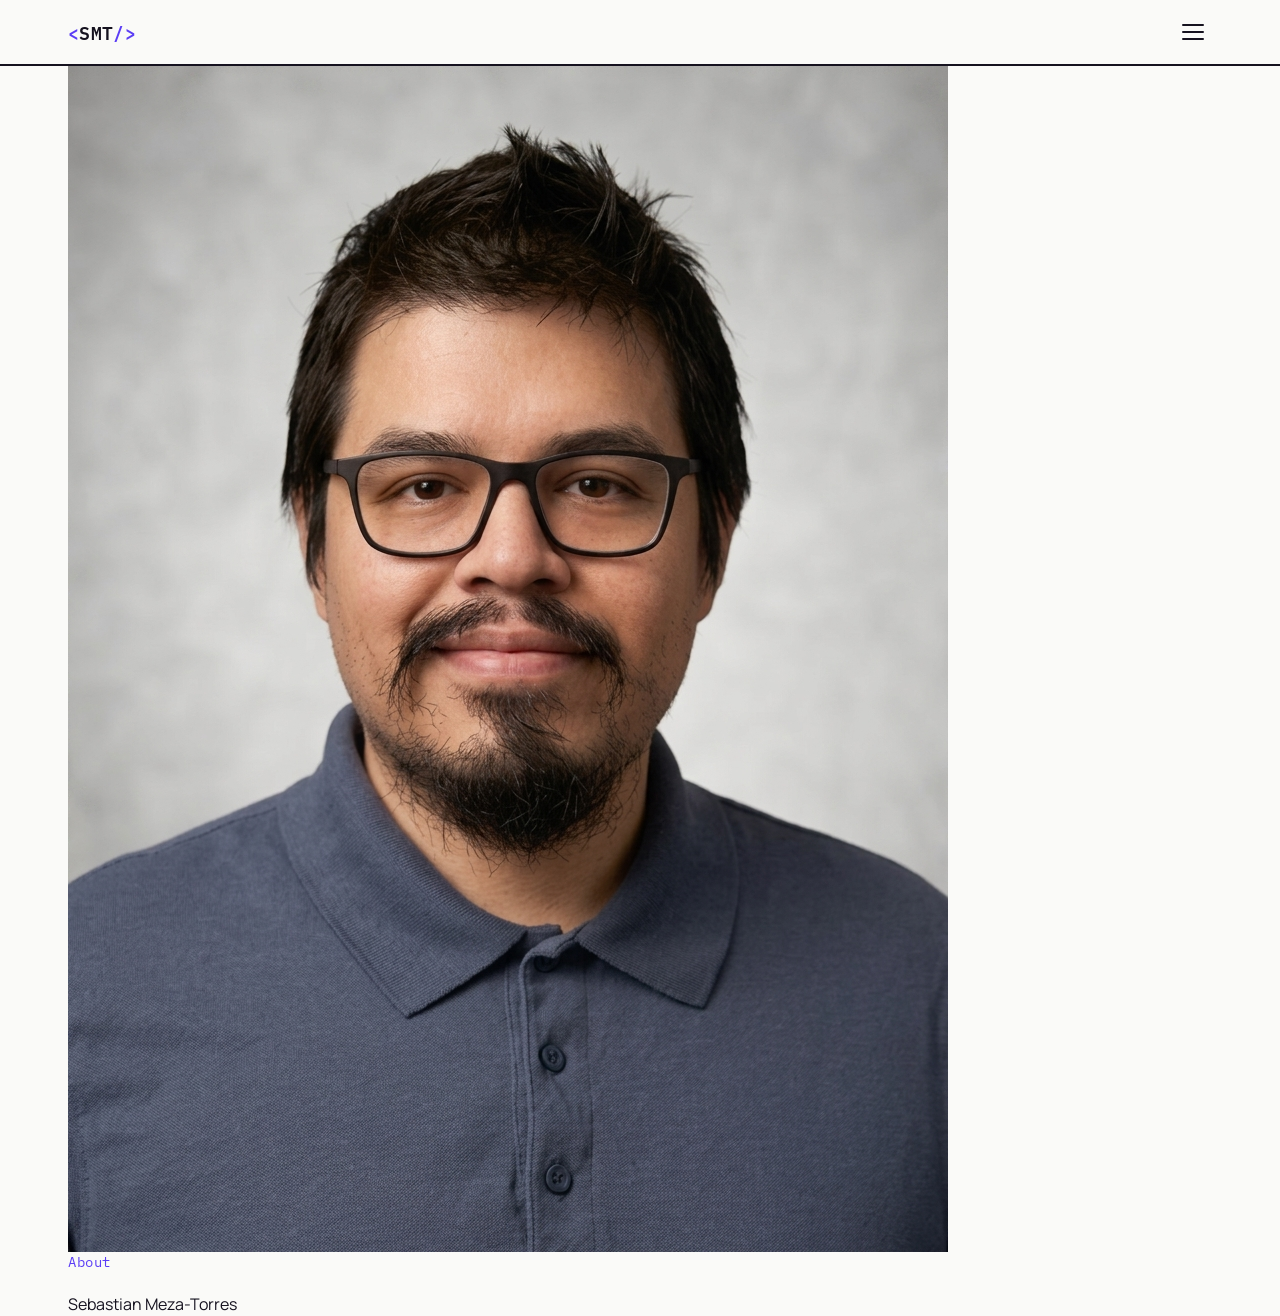
==== about.html @ 3149af11 "Created About HTML File Fixed the correct location of the about page." ====
<!doctype html>
<html lang="en">
  <head>
    <meta charset="UTF-8" />
    <meta name="author" content="Sebastian Meza-Torres" />
    <meta
      name="keywords"
      content="about, Sebastian, tech stack, experience, web development."
    />
    <meta
      name="description"
      content="This page serves as the about me page for my portfolio website."
    />
    <meta name="viewport" content="width=device-width, initial-scale=1.0" />
    <title>About - Sebastian Meza-Torres</title>
    <link rel="preconnect" href="https://fonts.googleapis.com" />
    <link rel="preconnect" href="https://fonts.gstatic.com" crossorigin />
    <link
      rel="stylesheet"
      href="https://fonts.googleapis.com/css2?family=IBM+Plex+Mono:wght@400;500;600&family=Manrope:wght@400;500;600;700;800&display=swap"
    />
    <link rel="stylesheet" href="css/styles.css" />
    <noscript><style>body {opacity: 1 !important;}</style></noscript>
  </head>
  <body>
    <a class="skip-link" href="#main">Skip to Content</a>
    <div class="scroll-progress" id="scrollProgress"></div>
    <header class="site-header">
      <div class="wrap header-inner">
        <a
          class="logo"
          href="index.html"
          aria-label="Sebastian Meza-Torres, home"
        >
          <span class="logo-bracket">&lt;</span>SMT<span class="logo-bracket"
            >/&gt;</span
          >
        </a>

        <button
          class="nav-toggle"
          id="navToggle"
          aria-expanded="false"
          aria-controls="primaryNav"
        >
          <span class="visually-hidden">Menu</span>
          <span class="nav-toggle-bar"></span>
          <span class="nav-toggle-bar"></span>
          <span class="nav-toggle-bar"></span>
        </button>

        <nav class="primary-nav" id="primaryNav" aria-label="Primary">
          <ol>
            <li>
              <a href="about.html" aria-current="page"
                ><span class="nav-index">01</span>About</a
              >
            </li>
            <li>
              <a href="index.html#work"
                ><span class="nav-index">02</span>Work</a
              >
            </li>
            <li>
              <a href="contact.html"
                ><span class="nav-index">03</span>Contact</a
              >
            </li>
          </ol>
          <a class="resume-link" href="Sebastian_Torres_Resume.pdf">Resume</a>
        </nav>
      </div>
    </header>

    <main id="main">
        <section class="about-hero">
            <div class="wrap about-hero-inner">
                <div class="about-photo reveal">
                    <img src="Images/Sebastian-Headshot.jpg" alt="Portrait of Sebastian Meza-Torres" width="880" height="1186">
                </div>
                <div class="about-copy reveal">
                    <p class="eyebrow">About</p>
                    <h1 class="about-title scramble">Sebastian Meza-Torres</h1>
                    <p class="about-role"
                </div>
            </div>
        </section>
    </main>
  </body>
</html>
---- css/styles.css ----
/* http://meyerweb.com/eric/tools/css/reset/ 
   v2.0 | 20110126
   License: none (public domain)
*/

html,
body,
div,
span,
applet,
object,
iframe,
h1,
h2,
h3,
h4,
h5,
h6,
p,
blockquote,
pre,
a,
abbr,
acronym,
address,
big,
cite,
code,
del,
dfn,
em,
img,
ins,
kbd,
q,
s,
samp,
small,
strike,
strong,
sub,
sup,
tt,
var,
b,
u,
i,
center,
dl,
dt,
dd,
ol,
ul,
li,
fieldset,
form,
label,
legend,
table,
caption,
tbody,
tfoot,
thead,
tr,
th,
td,
article,
aside,
canvas,
details,
embed,
figure,
figcaption,
footer,
header,
hgroup,
menu,
nav,
output,
ruby,
section,
summary,
time,
mark,
audio,
video {
  margin: 0;
  padding: 0;
  border: 0;
  font-size: 100%;
  font: inherit;
  vertical-align: baseline;
}
/* HTML5 display-role reset for older browsers */
article,
aside,
details,
figcaption,
figure,
footer,
header,
hgroup,
menu,
nav,
section {
  display: block;
}
body {
  line-height: 1;
}
ol,
ul {
  list-style: none;
}
blockquote,
q {
  quotes: none;
}
blockquote:before,
blockquote:after,
q:before,
q:after {
  content: "";
  content: none;
}
table {
  border-collapse: collapse;
  border-spacing: 0;
}

*,
*::before,
*::after {
  box-sizing: border-box;
}

html {
  -webkit-text-size-adjust: 100%;
}

body {
  -webkit-font-smoothing: antialiased;
}

img,
picture,
svg,
video {
  display: block;
  max-width: 100%;
}

input,
button,
textarea,
select {
  font: inherit;
  color: inherit;
}

a {
  color: inherit;
  text-decoration: none;
}

h1,
h2,
h3,
h4,
h5,
h6 {
  font-weight: inherit;
}

button {
  background: none;
  border: none;
  cursor: pointer;
}

@media (prefers-reduced-motion: reduce) {
  *,
  *::before,
  *::after {
    animation-duration: 0.01ms !important;
    animation-iteration-count: 1 !important;
    transition-duration: 0.01ms !important;
    scroll-behavior: auto !important;
  }
}

/* Root */
:root {
  --bone: #fafaf8;
  --bone-raised: #f1efea;
  --ink: #15121f;
  --ink-soft: #5e596b;
  --line: #e1dee3;
  --accent: #5b3df5;
  --accent-rgb: 91, 61, 245;
  --accent-dark: #4527d6;
  --brick: #ff4f6d;
  --font-display: "IBM Plex Mono", ui-monospace, monospace;
  --font-body: "Manrope", system-ui, sans-serif;
  --wrap: 74rem;
  --gutter: 1.25rem;
}

/* Mobile-First Styles */

html {
  scroll-behavior: smooth;
}

body {
  background: var(--bone);
  color: var(--ink);
  font-family: var(--font-body);
  font-size: 1rem;
  line-height: 1.5;
}

.wrap {
  width: 100%;
  max-width: var(--wrap);
  margin-inline: auto;
  padding-inline: var(--gutter);
}

.visually-hidden {
  position: absolute;
  width: 1px;
  height: 1px;
  overflow: hidden;
  clip: rect(0, 0, 0, 0);
  white-space: nowrap;
}

.skip-link {
  position: absolute;
  left: 1rem;
  top: -3rem;
  background: var(--accent);
  color: var(--bone);
  padding: 0.6rem 1rem;
  border-radius: 0.2rem;
  font-family: var(--font-display);
  font-size: 0.85rem;
  transition: top 0.15s ease;
  z-index: 100;
}

.skip-link:focus {
  top: 1rem;
}

a:focus-visible,
button:focus-visible {
  outline: 2px solid var(--accent);
  outline-offset: 3px;
}

/* Header and Nav */
.site-header {
  position: sticky;
  top: 0;
  z-index: 50;
  background: var(--bone);
  border-bottom: 2px solid var(--ink);
}

.header-inner {
  display: flex;
  align-items: center;
  justify-content: space-between;
  padding-block: 1rem;
}

.logo {
  font-family: var(--font-display);
  font-weight: 600;
  font-size: 1.1rem;
  letter-spacing: 0.02em;
}

.logo-bracket {
  color: var(--accent);
}

.nav-toggle {
  display: flex;
  flex-direction: column;
  gap: 5px;
  padding: 0.5rem;
}

.nav-toggle-bar {
  width: 22px;
  height: 2px;
  background: var(--ink);
  border-radius: 1px;
  transition:
    transform 0.2s ease,
    opacity 0.2s ease;
}

.nav-toggle[aria-expanded="true"] .nav-toggle-bar:nth-child(2) {
  transform: translateY(7px) rotate(45deg);
}

.nav-toggle[aria-expanded="true"] .nav-toggle-bar:nth-child(3) {
  opacity: 0;
}

.nav-toggle[aria-expanded="true"] .nav-toggle-bar:nth-child(4) {
  transform: translateY(-7px) rotate(-45deg);
}

.primary-nav {
  position: fixed;
  inset: 4.2rem 0 0 0;
  background: var(--bone);
  padding: 2rem var(--gutter);
  transform: translateY(-8px);
  opacity: 0;
  pointer-events: none;
  transition:
    opacity 0.2s ease,
    transform 0.2s ease;
}

.primary-nav.is-open {
  opacity: 1;
  transform: translateY(0);
  pointer-events: auto;
}

.primary-nav ol {
  display: flex;
  flex-direction: column;
  gap: 1.5rem;
  font-family: var(--font-display);
  font-size: 1.25rem;
}

.primary-nav ol a {
  position: relative;
}

.primary-nav ol a::after {
  content: "";
  position: absolute;
  left: 0;
  right: 0;
  bottom: -4px;
  height: 2px;
  background: var(--accent);
  transform: scaleX(0);
  transform-origin: left;
  transition: transform 0.2s ease;
}

.primary-nav ol a:hover::after,
.primary-nav ol a:focus-visible::after,
.primary-nav a[aria-current="page"]::after {
  transform: scaleX(1);
}

.primary-nav a[aria-current="page"] {
  color: var(--accent);
}

.nav-index {
  color: var(--accent);
  font-size: 0.8rem;
  margin-right: 0.6rem;
}

.resume-link {
  display: inline-block;
  margin-top: 2rem;
  font-family: var(--font-display);
  font-size: 0.9rem;
  color: var(--bone);
  background: var(--accent);
  padding: 0.6rem 1rem;
  border-radius: 0.2rem;
}

.hero {
  border-bottom: 2px solid var(--ink);
}

.hero-inner {
  display: flex;
  flex-direction: column;
  padding-block: 0;
}

.hero-photo {
  background: var(--accent);
  aspect-ratio: 4 / 5;
  overflow: hidden;
  margin-inline: calc(var(--gutter) * -1);
  width: calc(100% + var(--gutter) * 2);
}

.hero-photo img {
  width: 100%;
  height: 100%;
  object-fit: cover;
  object-position: center 20%;
  opacity: 0;
  transition: opacity 0.5s ease;
  transform: scale(1.03);
}

.hero-photo img.is-loaded {
  opacity: 1;
}

.eyebrow {
  font-family: var(--font-display);
  color: var(--accent);
  font-size: 0.85rem;
  letter-spacing: 0.04em;
  margin-bottom: 1.25rem;
}

.hero-title {
  font-family: var(--font-display);
  font-size: clamp(1.5rem, 5.5vw, 2.1rem);
  line-height: 1.35;
  letter-spacing: -0.01em;
  max-width: 32ch;
}

.hero-lede {
  margin-top: 1.25rem;
  max-width: 42ch;
  color: var(--ink-soft);
  font-size: 1.05rem;
}

.hero-actions {
  display: flex;
  flex-wrap: wrap;
  gap: 0.9rem;
  margin-top: 2.25rem;
}

.btn {
  display: inline-flex;
  align-items: center;
  justify-content: center;
  font-family: var(--font-display);
  font-size: 0.9rem;
  padding: 0.85rem 1.4rem;
  border-radius: 0.2rem;
  border: 2px solid var(--ink);
  transition:
    transform 0.12s ease,
    background 0.12s ease,
    color 0.12s ease;
}

.btn-primary {
  background: var(--ink);
  color: var(--bone);
}

.btn-primary:hover {
  background: var(--accent);
  border-color: var(--accent);
}

.btn-ghost {
  background: transparent;
  color: var(--ink);
}

.btn-ghost:hover {
  background: var(--ink);
  color: var(--bone);
}

.btn-large {
  font-size: 1rem;
  padding: 1rem 1.75rem;
}

/* Sections*/
.section {
  padding-block: 3.5rem;
}

.section-alt {
  background: var(--bone-raised);
  border-top: 2px solid var(--ink);
}

.section-heading {
  font-family: var(--font-display);
  font-size: 1.4rem;
  display: flex;
  align-items: baseline;
  gap: 0.6rem;
  margin-bottom: 2rem;
}

.section-index {
  color: var(--accent);
  font-size: 1rem;
}

.subsection-heading {
  font-family: var(--font-display);
  font-size: 1rem;
  color: var(--ink-soft);
  text-transform: uppercase;
  letter-spacing: 0.05em;
  margin-bottom: 1.25rem;
}
/* Project Section */
.project-list {
  display: grid;
  grid-template-columns: 1fr;
  gap: 1.5rem;
}

.project-card {
  position: relative;
  background: var(--bone-raised);
  border: 2px solid var(--ink);
  border-radius: 0.3rem;
  overflow: hidden;
  display: flex;
  flex-direction: column;
  transition:
    border-color 0.15s ease,
    transform 0.15s ease;
}

.project-card:hover {
  border-color: var(--accent);
  transform: translateY(-4px);
}

.project-card::before {
  content: "";
  position: absolute;
  inset: 0;
  pointer-events: none;
  background: radial-gradient(
    280px circle at var(--mx, 50%) var(--my, 50%),
    rgba(var(--accent-rgb), 0.16),
    transparent 70%
  );
  opacity: 0;
  transition: opacity 0.25s ease;
  z-index: 2;
}

.project-card:hover::before {
  opacity: 1;
}

.project-thumb {
  aspect-ratio: 16 / 10;
  border-bottom: 2px solid var(--ink);
  background: var(--bone);
  overflow: hidden;
}

.project-thumb img {
  width: 100%;
  height: 100%;
  object-fit: cover;
  object-position: top center;
  opacity: 0;
  transition:
    transform 0.35s ease,
    opacity 0.5s ease;
}

.project-thumb img.is-loaded {
  opacity: 1;
}

.project-card:hover .project-thumb img {
  transform: scale(1.06);
}

.project-thumb-fallback {
  display: flex;
  align-items: center;
  justify-content: center;
  background: var(--accent);
}

.project-thumb-fallback span {
  font-family: var(--font-display);
  color: var(--bone);
  font-size: 1.1rem;
  text-align: center;
  padding: 1rem;
}

.project-text {
  padding: 1.75rem;
}

.project-tag {
  font-family: var(--font-display);
  font-size: 0.75rem;
  color: var(--brick);
  text-transform: uppercase;
  letter-spacing: 0.05rem;
  margin-bottom: 0.5rem;
}

.project-title {
  font-family: var(--font-display);
  font-size: 1.2rem;
  margin-bottom: 0.6rem;
}

.project-desc {
  color: var(--ink-soft);
  max-width: 60ch;
}

.project-meta {
  display: flex;
  flex-wrap: wrap;
  gap: 0.5rem;
  margin-top: 1rem;
  font-family: var(--font-display);
  font-size: 0.72rem;
  color: var(--ink-soft);
}

.project-meta li::after {
  content: ".";
  margin-left: 0.5rem;
  color: var(--line);
}

.project-meta li:last-child::after {
  content: "";
}

.project-links {
  display: flex;
  flex-wrap: wrap;
  gap: 0.5rem 1.25rem;
  margin-top: 1.25rem;
}

.project-link {
  font-family: var(--font-display);
  font-size: 0.85rem;
  color: var(--accent);
}

.project-link:hover {
  text-decoration: underline;
}

.project-link-secondary {
  color: var(--ink-soft);
}

.project-link-secondary:hover {
  color: var(--accent);
}

/* Footer */
.footer-inner {
  padding-block: 1.75rem;
  font-family: var(--font-display);
  font-size: 0.78rem;
  color: var(--ink-soft);
  text-align: center;
}

.site-footer {
  border-top: 2px solid var(--ink);
}
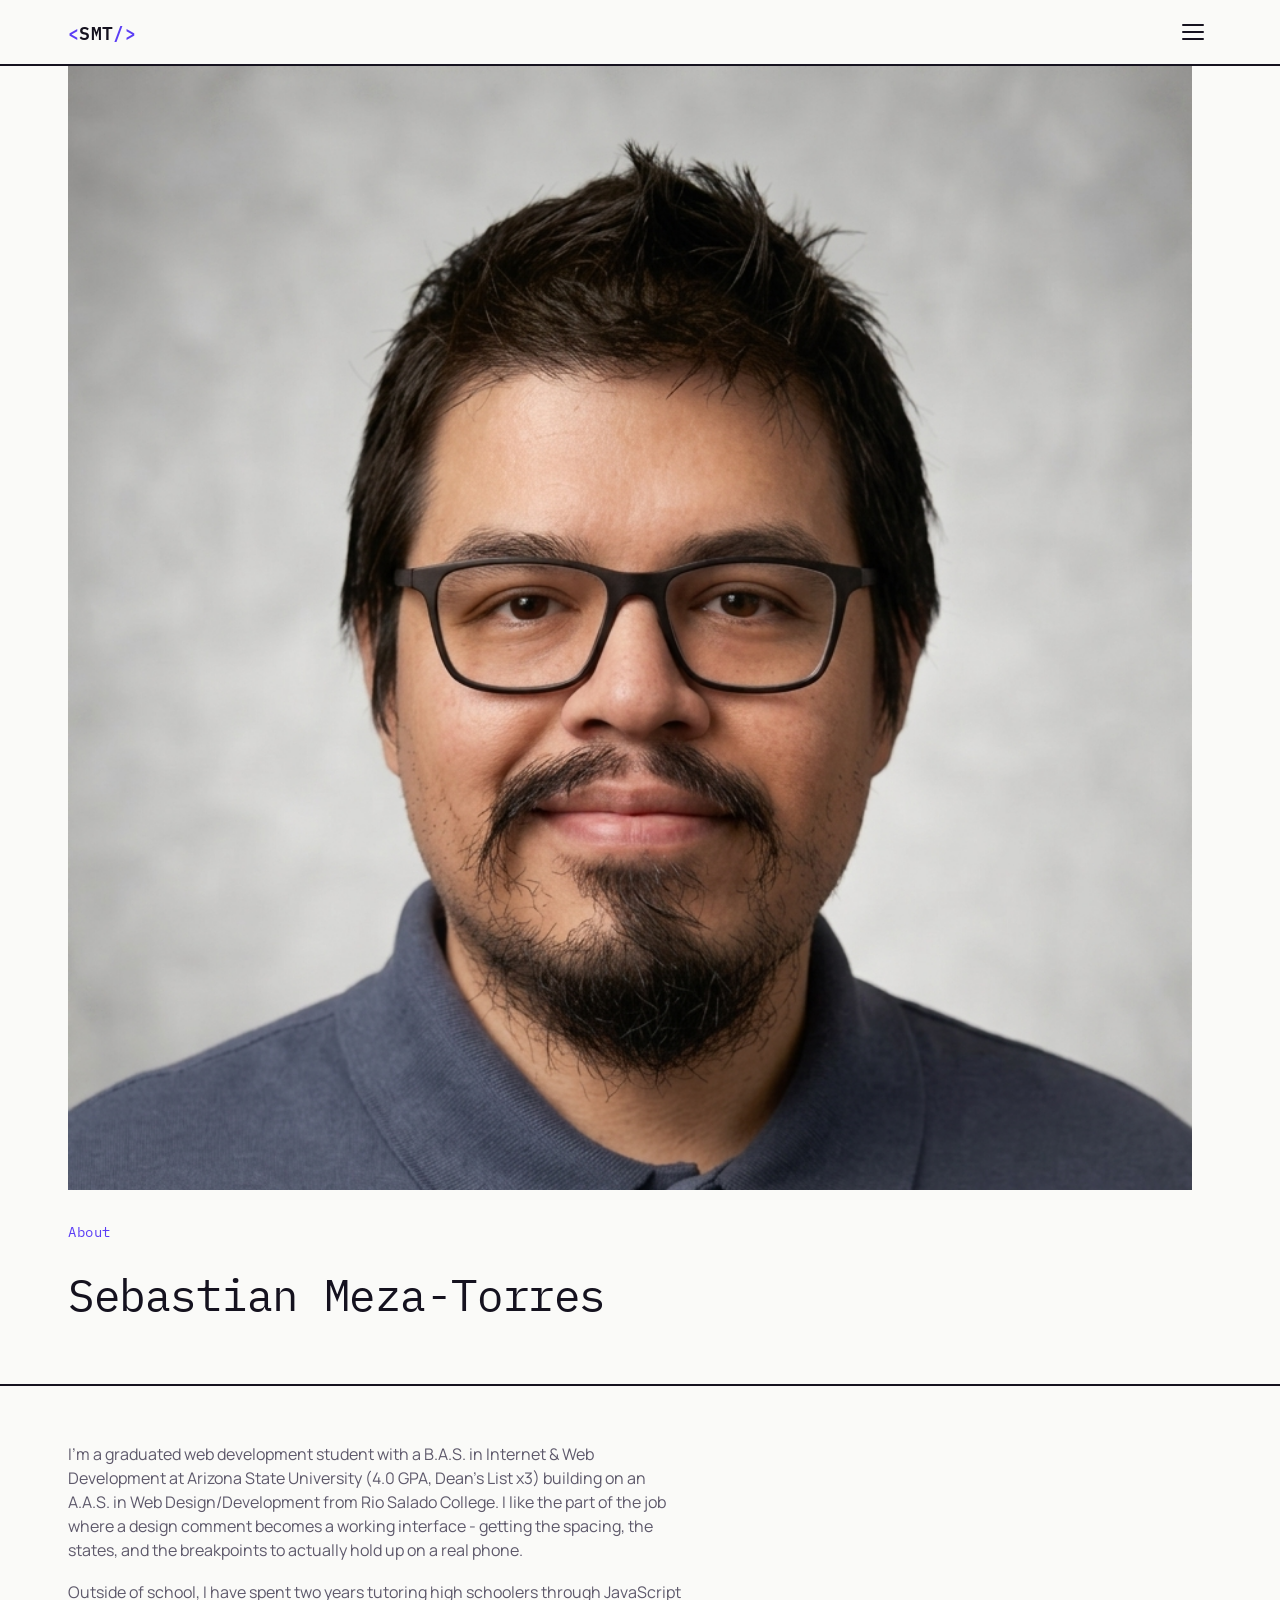
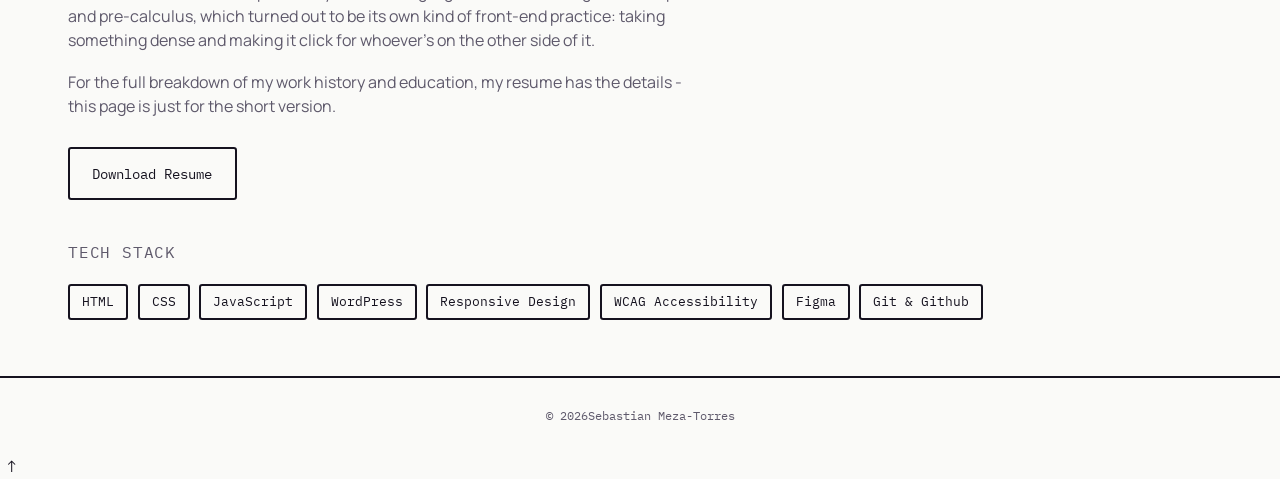
==== commit e0440e94: "Completed About File Completed the About File as well as the CSS for the About." ====
--- a/about.html
+++ b/about.html
@@ -85,6 +85,40 @@
                 </div>
             </div>
         </section>
+
+        <section class="section">
+          <div class="wrap about-body-grid">
+            <div class="about-body reveal">
+              <p>I'm a graduated web development student with a B.A.S. in Internet &amp; Web Development at Arizona State University (4.0 GPA, Dean's List x3) building on an A.A.S. in Web Design/Development from Rio Salado College. I like the part of the job where a design comment becomes a working interface&nbsp;- getting the spacing, the states, and the breakpoints to actually hold up on a real phone.</p>
+              <p>Outside of school, I have spent two years tutoring high schoolers through JavaScript and pre-calculus, which turned out to be its own kind of front-end practice: taking something dense and making it click for whoever's on the other side of it.</p>
+              <p>For the full breakdown of my work history and education, my resume has the details&nbsp;- this page is just for the short version.</p>
+              <a class="btn btn-ghost" href="Sebastian_Torres_Resume.pdf">Download Resume</a>
+            </div>
+
+            <div class="about-skills reveal">
+              <h2 class="subsection-heading">Tech Stack</h2>
+              <ul class="skills-list reveal-group" aria-label="Core skills">
+                <li>HTML</li>
+                <li>CSS</li>
+                <li>JavaScript</li>
+                <li>WordPress</li>
+                <li>Responsive Design</li>
+                <li>WCAG Accessibility</li>
+                <li>Figma</li>
+                <li>Git &amp; Github</li>
+              </ul>
+            </div>
+          </div>
+        </section>
     </main>
+
+    <footer class="site-footer">
+      <div class="wrap footer-inner">
+        <p>&copy; <span id="year"></span>Sebastian Meza-Torres</p>
+      </div>
+    </footer>
+
+    <button class="back-to-top" id="backToTop" aria-label="Back to Top">↑</button>
+    <script src="js/index.js"></script>
   </body>
 </html>
--- a/css/styles.css
+++ b/css/styles.css
@@ -687,3 +687,82 @@
 .site-footer {
   border-top: 2px solid var(--ink);
 }
+
+/* About */
+.about-hero {
+  border-bottom: 2px solid var(--ink);
+}
+
+.about-hero inner {
+  display: flex;
+  flex-direction: column;
+}
+
+.about-photo {
+  background: var(--accent);
+  aspect-ratio: 1 / 1;
+  overflow: hidden;
+  width: calc(100% + var(--gutter) * -1);
+  margin-inline: cal(var(--gutter) * -1);
+}
+
+.about-photo img {
+  width: 100%;
+  height: 100%;
+  object-fit: cover;
+  object-position: top center;
+  opacity: 0;
+  transition: opacity 0.5s ease;
+}
+
+.about-photo img.is-loaded {
+  opacity: 1;
+}
+
+.about-copy {
+  padding-block: 2rem 2.75rem;
+}
+
+.about-title {
+  font-family: var(--font-display);
+  font-size: clamp(1.9rem, 8vw, 2.75rem);
+  letter-spacing: -0.01em;
+}
+
+.about-role {
+  margin-top: 0.75rem;
+  color: var(--ink-soft);
+  font-size: 1.05rem;
+}
+
+.about-body-grid {
+  display: flex;
+  flex-direction: column;
+  gap: 2.5rem;
+}
+
+.about-body p {
+  color: var(--ink-soft);
+  max-width: 62ch;
+  margin-bottom: 1.1rem;
+}
+
+.about-body .btn {
+  margin-top: 0.75rem;
+}
+
+.skills-list {
+  display: flex;
+  flex-wrap: wrap;
+  gap: 0.6rem;
+}
+
+.skills-list li {
+  font-family: var(--font-display);
+  font-size: 0.8rem;
+  color: var(--ink);
+  border: 2px solid var(--ink);
+  background: var(--bone);
+  padding: 0.4rem 0.75rem;
+  border-radius: 0.2rem;
+}
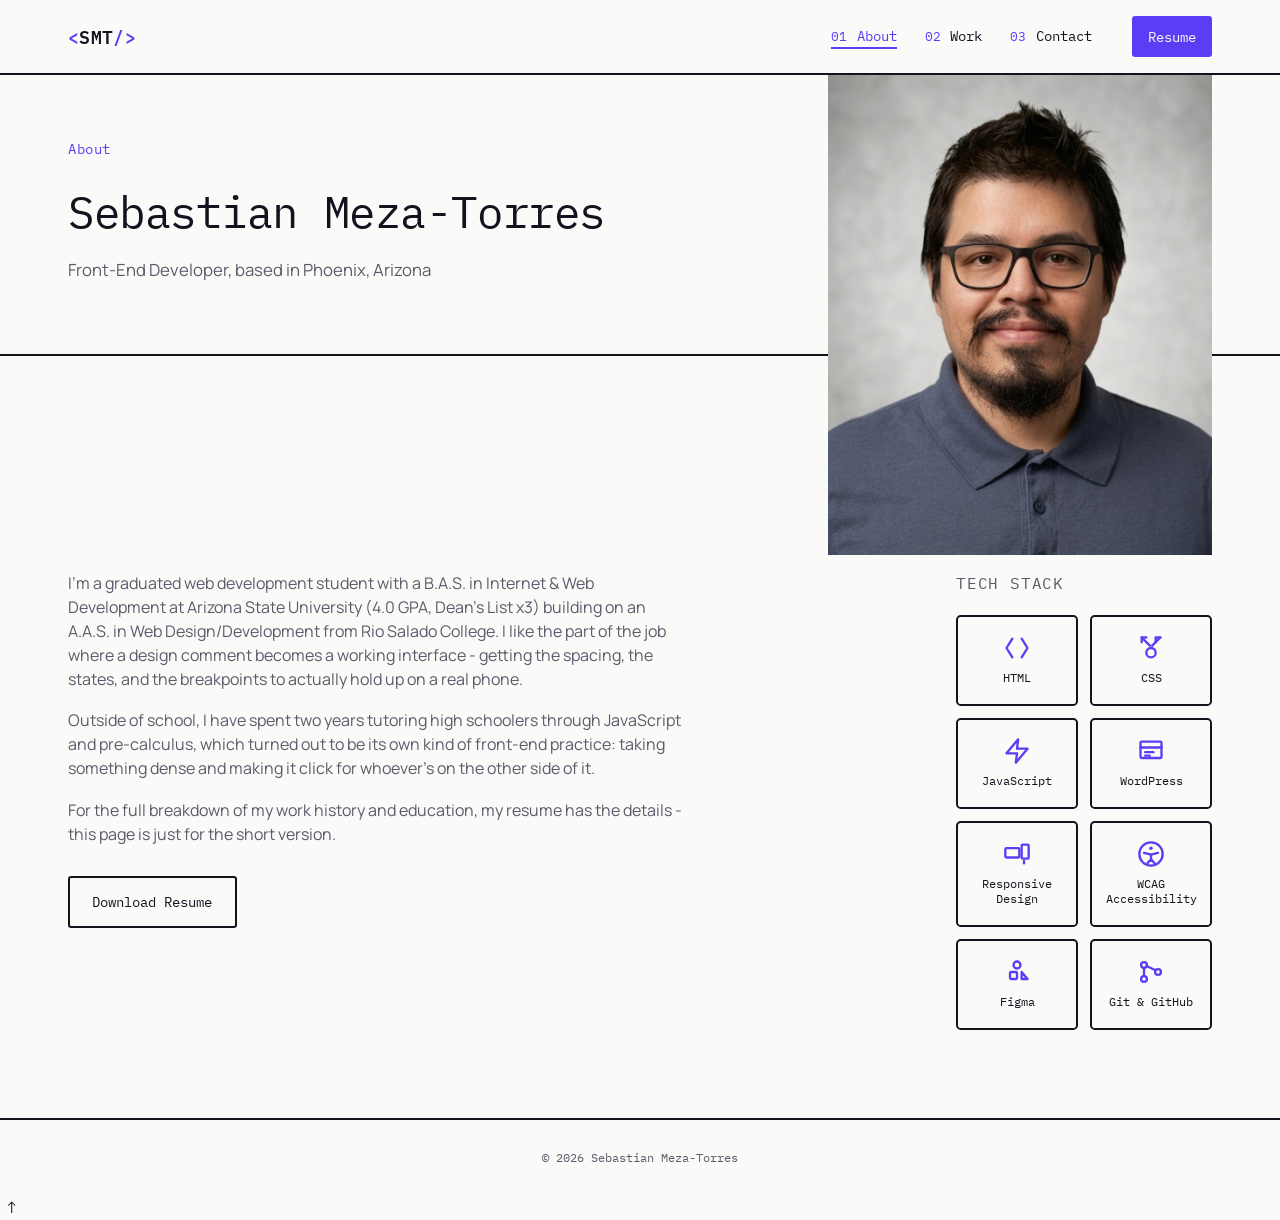
==== commit 4ab3d8c8: "Updated Files Fixed the SVG icons for the tech stack section, icons were outside of their respective" ====
--- a/about.html
+++ b/about.html
@@ -20,7 +20,13 @@
       href="https://fonts.googleapis.com/css2?family=IBM+Plex+Mono:wght@400;500;600&family=Manrope:wght@400;500;600;700;800&display=swap"
     />
     <link rel="stylesheet" href="css/styles.css" />
-    <noscript><style>body {opacity: 1 !important;}</style></noscript>
+    <noscript
+      ><style>
+        body {
+          opacity: 1 !important;
+        }
+      </style></noscript
+    >
   </head>
   <body>
     <a class="skip-link" href="#main">Skip to Content</a>
@@ -73,52 +79,210 @@
     </header>
 
     <main id="main">
-        <section class="about-hero">
-            <div class="wrap about-hero-inner">
-                <div class="about-photo reveal">
-                    <img src="Images/Sebastian-Headshot.jpg" alt="Portrait of Sebastian Meza-Torres" width="880" height="1186">
-                </div>
-                <div class="about-copy reveal">
-                    <p class="eyebrow">About</p>
-                    <h1 class="about-title scramble">Sebastian Meza-Torres</h1>
-                    <p class="about-role"
-                </div>
-            </div>
-        </section>
-
-        <section class="section">
-          <div class="wrap about-body-grid">
-            <div class="about-body reveal">
-              <p>I'm a graduated web development student with a B.A.S. in Internet &amp; Web Development at Arizona State University (4.0 GPA, Dean's List x3) building on an A.A.S. in Web Design/Development from Rio Salado College. I like the part of the job where a design comment becomes a working interface&nbsp;- getting the spacing, the states, and the breakpoints to actually hold up on a real phone.</p>
-              <p>Outside of school, I have spent two years tutoring high schoolers through JavaScript and pre-calculus, which turned out to be its own kind of front-end practice: taking something dense and making it click for whoever's on the other side of it.</p>
-              <p>For the full breakdown of my work history and education, my resume has the details&nbsp;- this page is just for the short version.</p>
-              <a class="btn btn-ghost" href="Sebastian_Torres_Resume.pdf">Download Resume</a>
-            </div>
-
-            <div class="about-skills reveal">
-              <h2 class="subsection-heading">Tech Stack</h2>
-              <ul class="skills-list reveal-group" aria-label="Core skills">
-                <li>HTML</li>
-                <li>CSS</li>
-                <li>JavaScript</li>
-                <li>WordPress</li>
-                <li>Responsive Design</li>
-                <li>WCAG Accessibility</li>
-                <li>Figma</li>
-                <li>Git &amp; Github</li>
-              </ul>
-            </div>
-          </div>
-        </section>
+      <section class="about-hero">
+        <div class="wrap about-hero-inner">
+          <div class="about-photo reveal">
+            <img
+              src="Images/Sebastian-Headshot.jpg"
+              alt="Portrait of Sebastian Meza-Torres"
+              width="880"
+              height="1186"
+            />
+          </div>
+          <div class="about-copy reveal">
+            <p class="eyebrow">About</p>
+            <h1 class="about-title scramble">Sebastian Meza-Torres</h1>
+            <p class="about-role">
+              Front-End Developer, based in Phoenix, Arizona
+            </p>
+          </div>
+        </div>
+      </section>
+
+      <section class="section">
+        <div class="wrap about-body-grid">
+          <div class="about-body reveal">
+            <p>
+              I'm a graduated web development student with a B.A.S. in Internet
+              &amp; Web Development at Arizona State University (4.0 GPA, Dean's
+              List x3) building on an A.A.S. in Web Design/Development from Rio
+              Salado College. I like the part of the job where a design comment
+              becomes a working interface&nbsp;- getting the spacing, the
+              states, and the breakpoints to actually hold up on a real phone.
+            </p>
+            <p>
+              Outside of school, I have spent two years tutoring high schoolers
+              through JavaScript and pre-calculus, which turned out to be its
+              own kind of front-end practice: taking something dense and making
+              it click for whoever's on the other side of it.
+            </p>
+            <p>
+              For the full breakdown of my work history and education, my resume
+              has the details&nbsp;- this page is just for the short version.
+            </p>
+            <a class="btn btn-ghost" href="Sebastian_Torres_Resume.pdf"
+              >Download Resume</a
+            >
+          </div>
+
+          <div class="about-skills reveal">
+            <h2 class="subsection-heading">Tech Stack</h2>
+            <ul class="skills-list reveal-group" aria-label="Core Skills">
+              <li>
+                <svg
+                  viewBox="0 0 24 24"
+                  fill="none"
+                  stroke="currentColor"
+                  stroke-width="2"
+                  stroke-linecap="round"
+                  stroke-linejoin="round"
+                  aria-hidden="true"
+                >
+                  <polyline points="8 4 3 12 8 20"></polyline>
+                  <polyline points="16 4 21 12 16 20"></polyline>
+                </svg>
+                <span>HTML</span>
+              </li>
+              <li>
+                <svg
+                  viewBox="0 0 24 24"
+                  fill="none"
+                  stroke="currentColor"
+                  stroke-width="2"
+                  stroke-linecap="round"
+                  stroke-linejoin="round"
+                  aria-hidden="true"
+                >
+                  <path d="M8 3H4v4"></path>
+                  <path d="M20 3h-4v4"></path>
+                  <path d="M4 3l7 7"></path>
+                  <path d="M20 3l-7 7"></path>
+                  <circle cx="12" cy="16" r="4"></circle>
+                </svg>
+                <span>CSS</span>
+              </li>
+              <li>
+                <svg
+                  viewBox="0 0 24 24"
+                  fill="none"
+                  stroke="currentColor"
+                  stroke-width="2"
+                  stroke-linecap="round"
+                  stroke-linejoin="round"
+                  aria-hidden="true"
+                >
+                  <polygon
+                    points="13 2 3 14 12 14 11 22 21 10 12 10 13 2"
+                  ></polygon>
+                </svg>
+                <span>JavaScript</span>
+              </li>
+              <li>
+                <svg
+                  viewBox="0 0 24 24"
+                  fill="none"
+                  stroke="currentColor"
+                  stroke-width="2"
+                  stroke-linecap="round"
+                  stroke-linejoin="round"
+                  aria-hidden="true"
+                >
+                  <rect x="3" y="4" width="18" height="14" rx="1"></rect>
+                  <line x1="3" y1="9" x2="21" y2="9"></line>
+                  <line x1="7" y1="13" x2="14" y2="13"></line>
+                  <line x1="7" y1="16" x2="11" y2="16"></line>
+                </svg>
+                <span>WordPress</span>
+              </li>
+              <li>
+                <svg
+                  viewBox="0 0 24 24"
+                  fill="none"
+                  stroke="currentColor"
+                  stroke-width="2"
+                  stroke-linecap="round"
+                  stroke-linejoin="round"
+                  aria-hidden="true"
+                >
+                  <rect x="2" y="7" width="12" height="8" rx="1"></rect>
+                  <rect x="16" y="4" width="6" height="12" rx="1"></rect>
+                  <line x1="18" y1="18" x2="18" y2="20"></line>
+                </svg>
+                <span>Responsive Design</span>
+              </li>
+              <li>
+                <svg
+                  viewBox="0 0 24 24"
+                  fill="none"
+                  stroke="currentColor"
+                  stroke-width="2"
+                  stroke-linecap="round"
+                  stroke-linejoin="round"
+                  aria-hidden="true"
+                >
+                  <circle cx="12" cy="12" r="10"></circle>
+                  <circle
+                    cx="12"
+                    cy="7"
+                    r="1.5"
+                    fill="currentColor"
+                    stroke="none"
+                  ></circle>
+                  <path d="M6 11l6 1.5 6-1.5"></path>
+                  <path d="M12 12.5v4"></path>
+                  <path d="M9 20l3-3.5 3 3.5"></path>
+                </svg>
+                <span>WCAG Accessibility</span>
+              </li>
+              <li>
+                <svg
+                  viewBox="0 0 24 24"
+                  fill="none"
+                  stroke="currentColor"
+                  stroke-width="2"
+                  stroke-linecap="round"
+                  stroke-linejoin="round"
+                  aria-hidden="true"
+                >
+                  <circle cx="12" cy="6" r="3"></circle>
+                  <rect x="6" y="12" width="6" height="6" rx="1"></rect>
+                  <polygon points="16 12 21 18 16 18"></polygon>
+                </svg>
+                <span>Figma</span>
+              </li>
+              <li>
+                <svg
+                  viewBox="0 0 24 24"
+                  fill="none"
+                  stroke="currentColor"
+                  stroke-width="2"
+                  stroke-linecap="round"
+                  stroke-linejoin="round"
+                  aria-hidden="true"
+                >
+                  <circle cx="6" cy="6" r="2.5"></circle>
+                  <circle cx="6" cy="18" r="2.5"></circle>
+                  <circle cx="18" cy="12" r="2.5"></circle>
+                  <path d="M6 8.5v7"></path>
+                  <path d="M8.2 6.9l7.6 3.6"></path>
+                </svg>
+                <span>Git &amp; GitHub</span>
+              </li>
+            </ul>
+          </div>
+        </div>
+      </section>
     </main>
 
     <footer class="site-footer">
       <div class="wrap footer-inner">
-        <p>&copy; <span id="year"></span>Sebastian Meza-Torres</p>
+        <p>&copy; <span id="year"></span> Sebastian Meza-Torres</p>
       </div>
     </footer>
 
-    <button class="back-to-top" id="backToTop" aria-label="Back to Top">↑</button>
+    <button class="back-to-top" id="backToTop" aria-label="Back to Top">
+      ↑
+    </button>
     <script src="js/index.js"></script>
   </body>
 </html>
--- a/css/styles.css
+++ b/css/styles.css
@@ -386,7 +386,7 @@
   padding: 0.6rem 1rem;
   border-radius: 0.2rem;
 }
-
+/* Hero section */
 .hero {
   border-bottom: 2px solid var(--ink);
 }
@@ -675,6 +675,28 @@
   color: var(--accent);
 }
 
+/* CTA */
+.cta-inner {
+  max-width: 42rem;
+  text-align: center;
+}
+
+.cta-heading {
+  font-family: var(--font-display);
+  font-size: clamp(1.4rem, 5vw, 1.9rem);
+  margin-bottom: 1rem;
+}
+
+.cta-text {
+  color: var(--ink-soft);
+  margin-bottom: 1.75rem;
+}
+
+.cta-actions {
+  justify-content: center;
+  margin-top: 0;
+}
+
 /* Footer */
 .footer-inner {
   padding-block: 1.75rem;
@@ -693,7 +715,7 @@
   border-bottom: 2px solid var(--ink);
 }
 
-.about-hero inner {
+.about-hero-inner {
   display: flex;
   flex-direction: column;
 }
@@ -703,7 +725,7 @@
   aspect-ratio: 1 / 1;
   overflow: hidden;
   width: calc(100% + var(--gutter) * -1);
-  margin-inline: cal(var(--gutter) * -1);
+  margin-inline: calc(var(--gutter) * -1);
 }
 
 .about-photo img {
@@ -752,17 +774,459 @@
 }
 
 .skills-list {
+  display: grid;
+  grid-template-columns: repeat(auto-fill, minmax(96px, 1fr));
+  gap: 0.75rem;
+}
+
+.skills-list li {
+  display: flex;
+  flex-direction: column;
+  align-items: center;
+  gap: 0.55rem;
+  padding: 1.1rem 0.5rem;
+  border: 2px solid var(--ink);
+  border-radius: 0.3rem;
+  background: var(--bone);
+  transition:
+    border-color 0.15s ease,
+    transform 0.15s ease;
+}
+
+.skills-list li:hover {
+  border-color: var(--accent);
+  transform: translateY(-3px);
+}
+
+.skills-list li svg {
+  width: 28px;
+  height: 28px;
+  color: var(--accent);
+}
+
+.skills-list li span {
+  line-height: 1.3;
+  color: var(--ink);
+  font-size: 0.72rem;
+  font-family: var(--font-display);
+  text-align: center;
+}
+
+/* Contact */
+.contact-inner {
+  text-align: left;
+}
+
+.contact-lede {
+  color: var(--ink-soft);
+  max-width: 50ch;
+  margin-bottom: 2rem;
+}
+
+.contact-links {
   display: flex;
   flex-wrap: wrap;
-  gap: 0.6rem;
-}
-
-.skills-list li {
+  gap: 1.5rem;
+  margin-top: 2.5rem;
+  font-family: var(--font-display);
+  font-size: 0.9rem;
+}
+
+.contact-links a:hover {
+  color: var(--accent);
+}
+
+.contact-links a {
+  color: var(--ink-soft);
+}
+
+.contact-page-grid {
+  display: flex;
+  flex-direction: column;
+  gap: 3rem;
+}
+
+.contact-intro .contact-lede {
+  margin-bottom: 2rem;
+}
+
+.contact-intro .contact-links {
+  flex-direction: column;
+  gap: 0.9rem;
+  margin-top: 0;
+}
+
+.contact-form {
+  display: flex;
+  flex-direction: column;
+  gap: 1.25rem;
+  background: var(--bone-raised);
+  border: 2px solid var(--ink);
+  border-radius: 0.3rem;
+  padding: 1.75rem;
+}
+
+.form-field {
+  display: flex;
+  flex-direction: column;
+  gap: 0.4rem;
+}
+
+.form-field label {
   font-family: var(--font-display);
   font-size: 0.8rem;
+  color: var(--ink-soft);
+}
+
+.form-field input,
+.form-field textarea {
+  background: var(--bone);
+  border: 2px solid var(--line);
+  border-radius: 0.2rem;
+  padding: 0.7rem 0.85rem;
+  font-family: var(--font-body);
+  font-size: 1rem;
   color: var(--ink);
+  resize: vertical;
+}
+
+.contact-form .btn {
+  align-self: flex-start;
+}
+
+.form-note {
+  font-family: var(--font-display);
+  font-size: 0.85rem;
+  color: var(--accent);
+}
+
+.form-field input:focus-visible,
+.form-field textarea:focus-visible {
+  outline: 2px solid var(--accent);
+  outline-offset: 2px;
+  border-color: var(--accent);
+}
+
+/* Copy Button */
+.copy-btn {
+  font-family: var(--font-display);
+  font-size: 0.72rem;
+  color: var(--ink-soft);
+  background: transparent;
+  border: 1px solid var(--line);
+  border-radius: 0.2rem;
+  padding: 0.2rem 0.55rem;
+  margin-left: 0.6rem;
+  cursor: pointer;
+  transition:
+    border-color 0.15s ease,
+    color 0.15s ease;
+}
+
+.copy-btn:hover {
+  border-color: var(--accent);
+  color: var(--accent);
+}
+
+/* Command Palette */
+.cmdk-trigger {
+  position: fixed;
+  left: 1.25rem;
+  bottom: 1.25rem;
+  display: flex;
+  align-items: center;
+  gap: 0.45rem;
+  font-family: var(--font-display);
+  font-size: 0.78rem;
+  color: var(--ink-soft);
+  background: var(--bone-raised);
   border: 2px solid var(--ink);
+  border-radius: 0.25rem;
+  padding: 0.55rem 0.85rem;
+  cursor: pointer;
+  z-index: 55;
+  transition:
+    border-color 0.15s ease,
+    color 0.15s ease;
+}
+
+.cmdk-trigger kbd {
+  font-family: var(--font-display);
   background: var(--bone);
-  padding: 0.4rem 0.75rem;
+  border: 1px solid var(--line);
   border-radius: 0.2rem;
-}
+  padding: 0 0.4rem;
+}
+
+.cmdk-trigger:hover {
+  border-color: var(--accent);
+  color: var(--accent);
+}
+
+.cmdk-overlay {
+  position: fixed;
+  inset: 0;
+  background: rgba(21, 18, 31, 0.55);
+  display: flex;
+  justify-content: center;
+  align-items: flex-start;
+  padding: 12vh 1.25rem 0;
+  z-index: 100;
+}
+
+.cmdk-overlay[hidden] {
+  display: none;
+}
+
+.cmdk-panel {
+  width: min(100%, 32rem);
+  max-height: 65vh;
+  background: var(--bone);
+  border: 2px solid var(--ink);
+  border-radius: 0.4rem;
+  overflow: hidden;
+  display: flex;
+  flex-direction: column;
+}
+
+.cmdk-input {
+  font-family: var(--font-display);
+  font-size: 1rem;
+  padding: 1rem 1.1rem;
+  border: none;
+  border-bottom: 2px solid var(--line);
+  background: transparent;
+  color: var(--ink);
+  width: 100%;
+}
+
+.cmdk-input:focus {
+  outline: none;
+}
+
+.cmdk-list {
+  overflow-y: auto;
+  padding: 0.5rem;
+}
+
+.cmdk-item {
+  padding: 0.65rem 0.75rem;
+  border-radius: 0.25rem;
+  font-size: 0.92rem;
+  color: var(--ink);
+  cursor: pointer;
+}
+
+.cmdk-item.is-active {
+  background: var(--ink);
+  color: var(--bone);
+}
+
+.cmdk-empty {
+  padding: 0.9rem 0.75rem;
+  color: var(--ink-soft);
+  font-size: 0.9rem;
+}
+
+/* Reveal */
+.reveal {
+  opacity: 0;
+  transform: translateY(18px);
+  transition:
+    opacity 0.5s ease,
+    transform 0.5s ease;
+}
+
+.reveal.is-visible {
+  opacity: 1;
+  transform: none;
+}
+
+.project-list.reveal-group .project-card {
+  transition-delay: 0ms;
+}
+.project-list.reveal-group .project-card:nth-child(2) {
+  transition-delay: 80ms;
+}
+.project-list.reveal-group .project-card:nth-child(3) {
+  transition-delay: 160ms;
+}
+.project-list.reveal-group .project-card:nth-child(4) {
+  transition-delay: 240ms;
+}
+.project-list.reveal-group .project-card:nth-child(5) {
+  transition-delay: 320ms;
+}
+.project-list.reveal-group .project-card:nth-child(6) {
+  transition-delay: 400ms;
+}
+
+.skills-list.reveal-group li {
+  transition-delay: 0ms;
+}
+
+.skills-list.reveal-group li:nth-child(2) {
+  transition-delay: 40ms;
+}
+
+.skills-list.reveal-group li:nth-child(3) {
+  transition-delay: 80ms;
+}
+
+.skills-list.reveal-group li:nth-child(4) {
+  transition-delay: 120ms;
+}
+
+.skills-list.reveal-group li:nth-child(5) {
+  transition-delay: 160ms;
+}
+
+.skills-list.reveal-group li:nth-child(6) {
+  transition-delay: 200ms;
+}
+
+.skills-list.reveal-group li:nth-child(7) {
+  transition-delay: 240ms;
+}
+
+.skills-list.reveal-group li:nth-child(8) {
+  transition-delay: 280ms;
+}
+
+/* Scroll Progress */
+.scroll-progress {
+  position: fixed;
+  top: 0;
+  left: 0;
+  height: 3px;
+  width: 0%;
+  background: var(--accent);
+  z-index: 60;
+}
+
+/* Page Transitions */
+body {
+  opacity: 0;
+  transition: opacity 0.28s ease;
+}
+
+body.is-transitioning {
+  opacity: 0;
+}
+
+body.is-loaded {
+  opacity: 1;
+}
+
+@media screen and (min-width: 768px) {
+  .hero-photo,
+  .about-photo {
+    margin-inline: 0;
+    width: 22rem;
+    aspect-ratio: 4 / 5;
+    float: right;
+    margin-left: 2.5rem;
+    margin-bottom: 1rem;
+  }
+
+  .hero-inner,
+  .about-hero-inner {
+    display: block;
+  }
+
+  .hero-copy {
+    padding-block: 4rem 4.5rem;
+  }
+
+  .about-copy {
+    padding-block: 3rem 3.5rem;
+  }
+
+  .hero-title {
+    font-size: clamp(1.75rem, 3.2vw, 2.35rem);
+  }
+
+  .project-list {
+    grid-template-columns: repeat(2, 1fr);
+  }
+
+  .about-body-grid {
+    display: grid;
+    grid-template-columns: 1fr 16rem;
+    gap: 3rem;
+    clear: both;
+  }
+
+  .contact-links {
+    gap: 2rem;
+  }
+
+  .contact-page-grid {
+    display: grid;
+    grid-template-columns: 1fr 1fr;
+    gap: 3rem;
+    align-items: start;
+  }
+
+  .contact-intro .contact-links {
+    flex-direction: row;
+    flex-wrap: wrap;
+  }
+}
+
+@media screen and (min-width: 1024px) {
+  .nav-toggle {
+    display: none;
+  }
+
+  .primary-nav {
+    position: static;
+    inset: auto;
+    background: none;
+    padding: 0;
+    opacity: 1;
+    transform: none;
+    pointer-events: auto;
+    display: flex;
+    align-items: center;
+    gap: 2.5rem;
+  }
+
+  .primary-nav ol {
+    flex-direction: row;
+    gap: 1.75rem;
+    font-size: 0.85rem;
+  }
+
+  .resume-link {
+    margin-top: 0;
+  }
+
+  .hero-photo {
+    width: 26rem;
+  }
+
+  .about-photo {
+    width: 24rem;
+  }
+
+  .project-list {
+    grid-template-columns: repeat(3, 1fr);
+  }
+
+  .hero-copy {
+    padding-block: 5.5rem 6rem;
+  }
+
+  .about-copy {
+    padding-block: 4rem 4.5rem;
+  }
+
+  .section {
+    padding-block: 5.5rem;
+  }
+
+  .hero-title {
+    max-width: 34ch;
+  }
+}
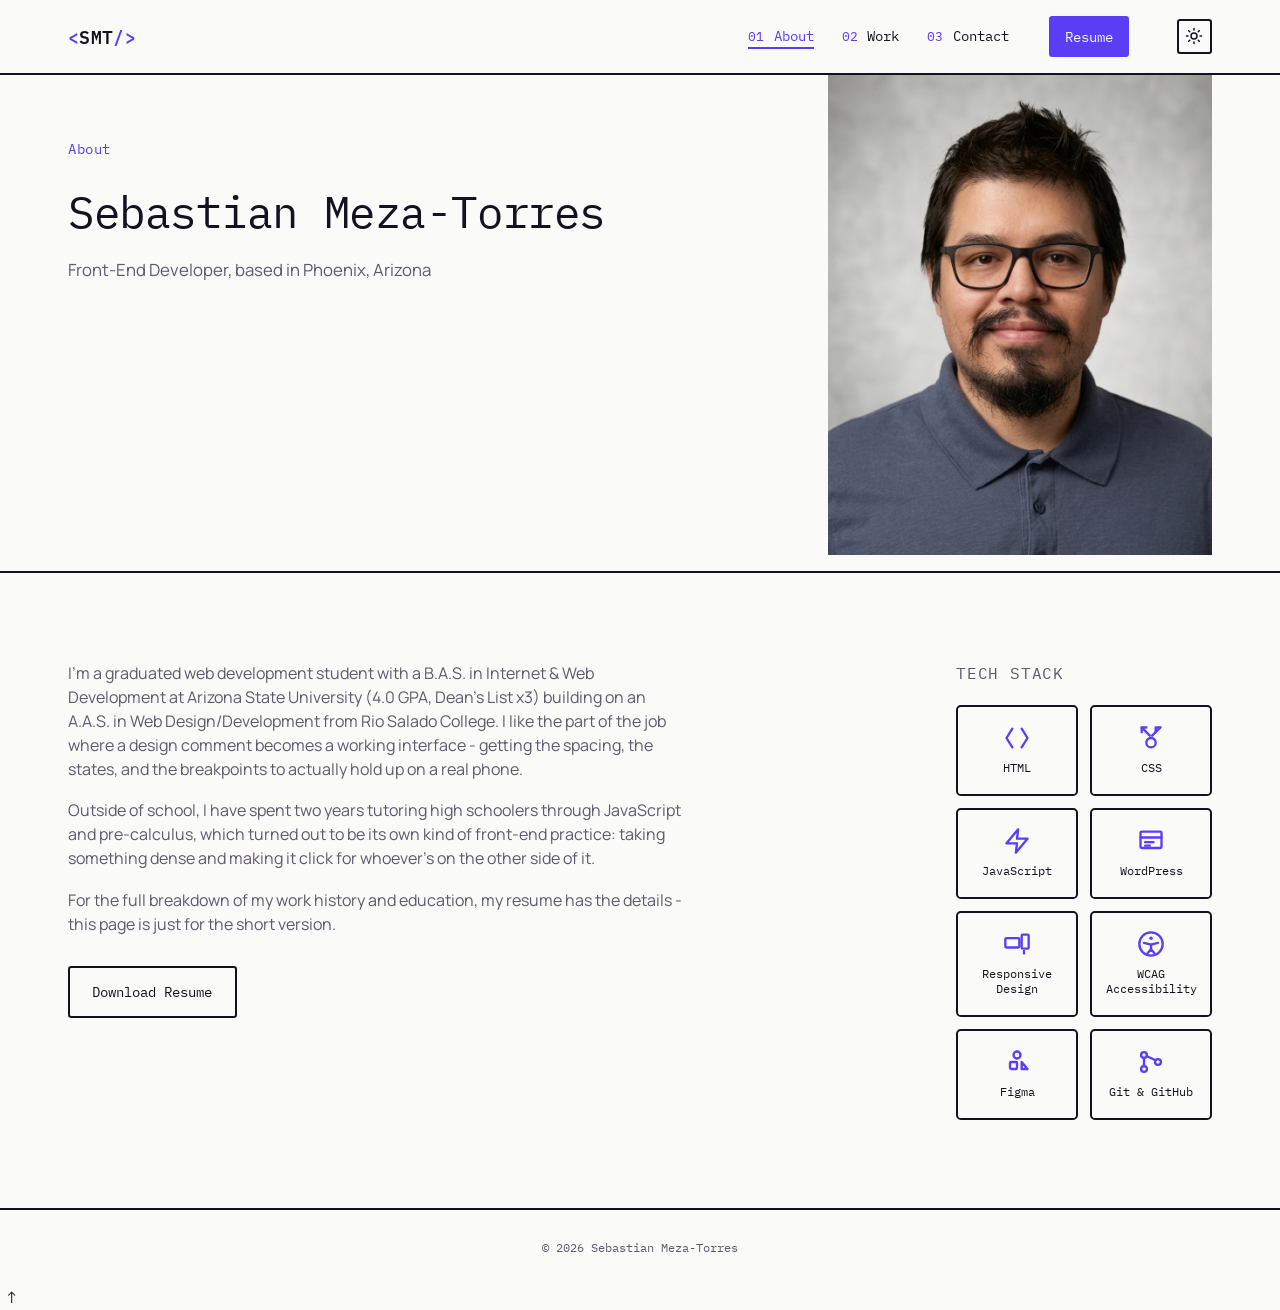
==== commit 4cae2cbd: "Updated Files. Created dark mode for each of the pages." ====
--- a/about.html
+++ b/about.html
@@ -74,6 +74,40 @@
             </li>
           </ol>
           <a class="resume-link" href="Sebastian_Torres_Resume.pdf">Resume</a>
+          <button
+            class="theme-toggle"
+            id="themeToggle"
+            aria-label="Toggle dark mode"
+            aria-pressed="false"
+          >
+            <svg
+              class="icon-sun"
+              viewBox="0 0 24 24"
+              fill="none"
+              stroke="currentColor"
+              stroke-width="2"
+              stroke-linecap="round"
+              stroke-linejoin="round"
+              aria-hidden="true"
+            >
+              <circle cx="12" cy="12" r="4"></circle>
+              <path
+                d="M12 2v2M12 20v2M4.9 4.9l1.4 1.4M17.7 17.7l1.4 1.4M2 12h2M20 12h2M4.9 19.1l1.4-1.4M17.7 6.3l1.4-1.4"
+              ></path>
+            </svg>
+            <svg
+              class="icon-moon"
+              viewBox="0 0 24 24"
+              fill="none"
+              stroke="currentColor"
+              stroke-width="2"
+              stroke-linecap="round"
+              stroke-linejoin="round"
+              aria-hidden="true"
+            >
+              <path d="M21 12.8A9 9 0 1 1 11.2 3a7 7 0 0 0 9.8 9.8z"></path>
+            </svg>
+          </button>
         </nav>
       </div>
     </header>
--- a/css/styles.css
+++ b/css/styles.css
@@ -206,6 +206,54 @@
   --gutter: 1.25rem;
 }
 
+[data-theme="dark"] {
+  --bone: #15121f;
+  --bone-raised: #121a2b;
+  --ink: #f1efea;
+  --ink-soft: #a8a3b8;
+  --line: #322c40;
+  --accent: #8b7bff;
+  --accent-rgb: 139, 123, 255;
+  --accent-dark: #5b3df5;
+}
+
+.theme-toggle {
+  display: flex;
+  align-items: center;
+  width: 2.2rem;
+  height: 2.2rem;
+  border: 2px solid var(--ink);
+  border-radius: 0.2rem;
+  background: transparent;
+  color: var(--ink);
+  margin-left: 0.75rem;
+  transition:
+    border-color 0.15s ease,
+    color 0.15s ease;
+}
+
+.theme-toggle:hover {
+  border-color: var(--accent);
+  color: var(--accent);
+}
+
+.theme-toggle svg {
+  width: 18px;
+  height: 18px;
+}
+
+.theme-toggle .icon-moon {
+  display: none;
+}
+
+[data-theme="dark"] .theme-toggle .icon-sun {
+  display: none;
+}
+
+[data-theme="dark"] .theme-toggle .icon-moon {
+  display: block;
+}
+
 /* Mobile-First Styles */
 
 html {
@@ -1107,7 +1155,21 @@
 /* Page Transitions */
 body {
   opacity: 0;
-  transition: opacity 0.28s ease;
+  transition:
+    opacity 0.28s ease,
+    background-color 0.25s ease,
+    color 0.25s ease;
+}
+
+.site-header,
+.project-card,
+.skills-list li,
+.facts-list li,
+.contact-form {
+  transition:
+    background-color 0.25s ease,
+    border-color 0.25s ease,
+    color 0.25s ease;
 }
 
 body.is-transitioning {
@@ -1131,7 +1193,7 @@
 
   .hero-inner,
   .about-hero-inner {
-    display: block;
+    display: flow-root;
   }
 
   .hero-copy {
@@ -1229,4 +1291,8 @@
   .hero-title {
     max-width: 34ch;
   }
-}
+
+  .theme-toggle {
+    margin-left: 0.5rem;
+  }
+}
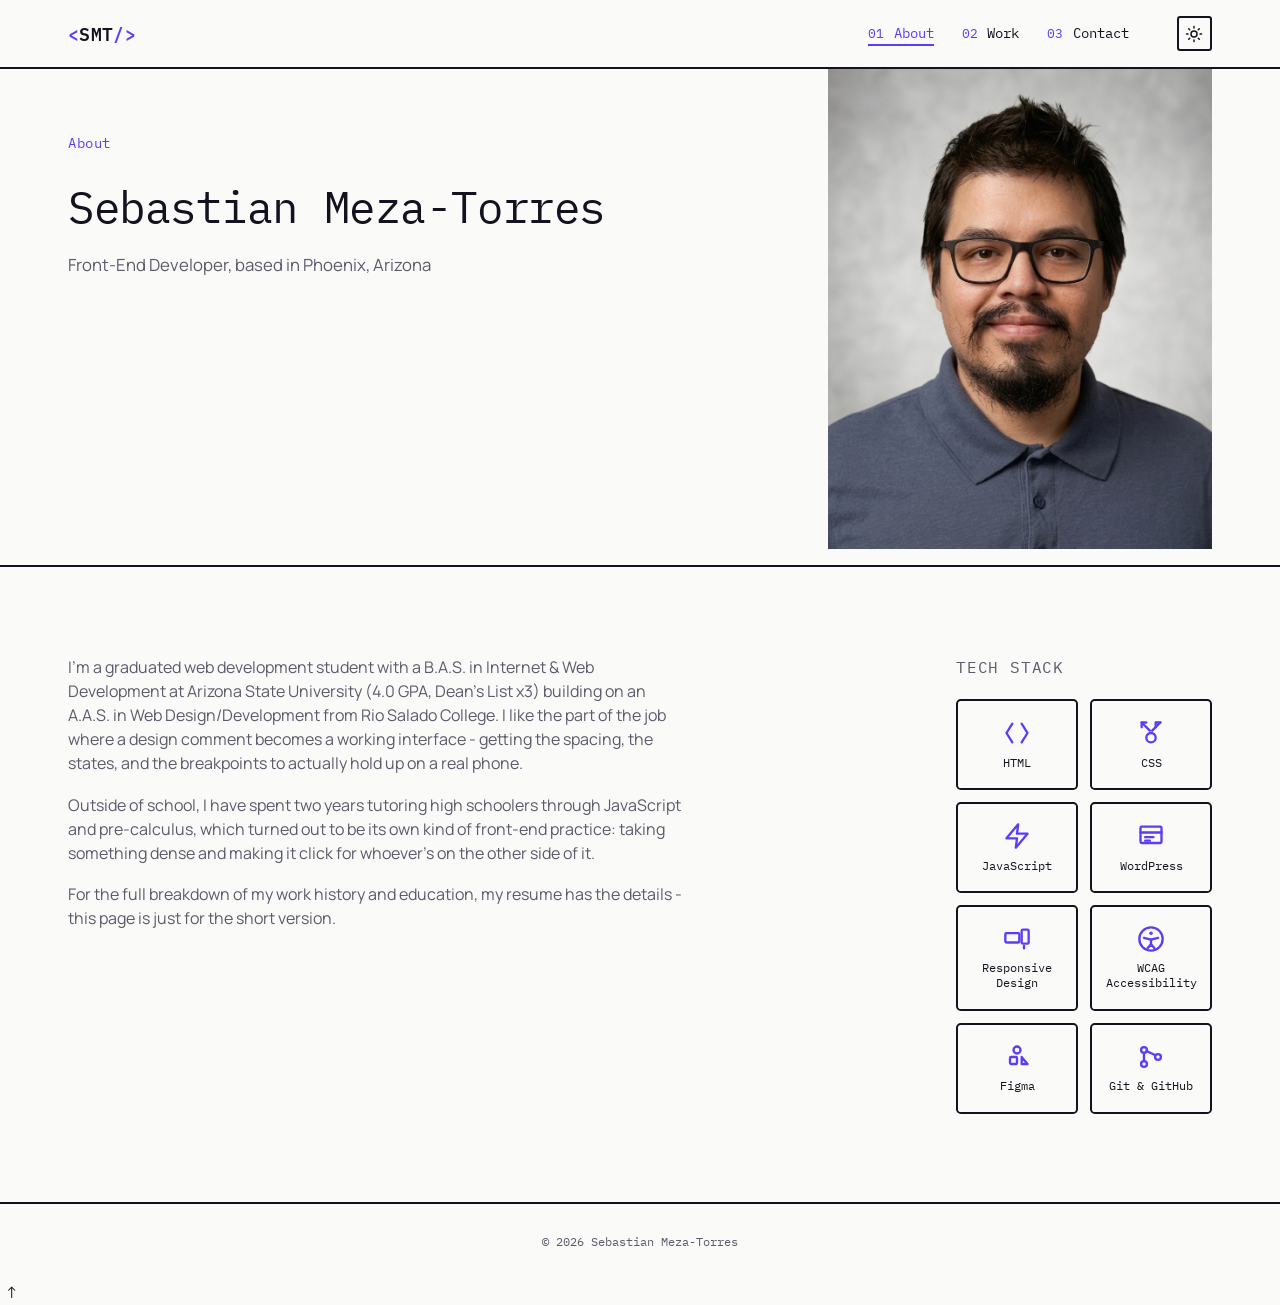
==== commit f815364d: "Edited Files Moved the dark mode toggle away from the hamburger menu and now lives outside of it. Fi" ====
--- a/about.html
+++ b/about.html
@@ -73,7 +73,6 @@
               >
             </li>
           </ol>
-          <a class="resume-link" href="Sebastian_Torres_Resume.pdf">Resume</a>
           <button
             class="theme-toggle"
             id="themeToggle"
@@ -154,9 +153,6 @@
               For the full breakdown of my work history and education, my resume
               has the details&nbsp;- this page is just for the short version.
             </p>
-            <a class="btn btn-ghost" href="Sebastian_Torres_Resume.pdf"
-              >Download Resume</a
-            >
           </div>
 
           <div class="about-skills reveal">
--- a/css/styles.css
+++ b/css/styles.css
@@ -226,6 +226,7 @@
   border-radius: 0.2rem;
   background: transparent;
   color: var(--ink);
+  /* Added a margin-top for the dark mode inside the hamburger menu in the mobile screen */
   margin-left: 0.75rem;
   transition:
     border-color 0.15s ease,
@@ -340,6 +341,7 @@
   flex-direction: column;
   gap: 5px;
   padding: 0.5rem;
+  margin-left: auto;
 }
 
 .nav-toggle-bar {
@@ -424,16 +426,6 @@
   margin-right: 0.6rem;
 }
 
-.resume-link {
-  display: inline-block;
-  margin-top: 2rem;
-  font-family: var(--font-display);
-  font-size: 0.9rem;
-  color: var(--bone);
-  background: var(--accent);
-  padding: 0.6rem 1rem;
-  border-radius: 0.2rem;
-}
 /* Hero section */
 .hero {
   border-bottom: 2px solid var(--ink);
@@ -445,26 +437,8 @@
   padding-block: 0;
 }
 
-.hero-photo {
-  background: var(--accent);
-  aspect-ratio: 4 / 5;
-  overflow: hidden;
-  margin-inline: calc(var(--gutter) * -1);
-  width: calc(100% + var(--gutter) * 2);
-}
-
-.hero-photo img {
-  width: 100%;
-  height: 100%;
-  object-fit: cover;
-  object-position: center 20%;
-  opacity: 0;
-  transition: opacity 0.5s ease;
-  transform: scale(1.03);
-}
-
-.hero-photo img.is-loaded {
-  opacity: 1;
+.hero-copy {
+  text-align: center;
 }
 
 .eyebrow {
@@ -486,6 +460,7 @@
 .hero-lede {
   margin-top: 1.25rem;
   max-width: 42ch;
+  margin-inline: auto;
   color: var(--ink-soft);
   font-size: 1.05rem;
 }
@@ -493,6 +468,8 @@
 .hero-actions {
   display: flex;
   flex-wrap: wrap;
+  align-items: center;
+  justify-content: center;
   gap: 0.9rem;
   margin-top: 2.25rem;
 }
@@ -1181,7 +1158,6 @@
 }
 
 @media screen and (min-width: 768px) {
-  .hero-photo,
   .about-photo {
     margin-inline: 0;
     width: 22rem;
@@ -1191,52 +1167,6 @@
     margin-bottom: 1rem;
   }
 
-  .hero-inner,
-  .about-hero-inner {
-    display: flow-root;
-  }
-
-  .hero-copy {
-    padding-block: 4rem 4.5rem;
-  }
-
-  .about-copy {
-    padding-block: 3rem 3.5rem;
-  }
-
-  .hero-title {
-    font-size: clamp(1.75rem, 3.2vw, 2.35rem);
-  }
-
-  .project-list {
-    grid-template-columns: repeat(2, 1fr);
-  }
-
-  .about-body-grid {
-    display: grid;
-    grid-template-columns: 1fr 16rem;
-    gap: 3rem;
-    clear: both;
-  }
-
-  .contact-links {
-    gap: 2rem;
-  }
-
-  .contact-page-grid {
-    display: grid;
-    grid-template-columns: 1fr 1fr;
-    gap: 3rem;
-    align-items: start;
-  }
-
-  .contact-intro .contact-links {
-    flex-direction: row;
-    flex-wrap: wrap;
-  }
-}
-
-@media screen and (min-width: 1024px) {
   .nav-toggle {
     display: none;
   }
@@ -1260,14 +1190,79 @@
     font-size: 0.85rem;
   }
 
+  .hero-inner,
+  .about-hero-inner {
+    display: flow-root;
+  }
+
+  .hero-copy {
+    padding-block: 4rem 4.5rem;
+  }
+
+  .about-copy {
+    padding-block: 3rem 3.5rem;
+  }
+
+  .hero-title {
+    font-size: clamp(2.25rem, 4.5vw, 3rem);
+  }
+
+  .project-list {
+    grid-template-columns: repeat(2, 1fr);
+  }
+
+  .about-body-grid {
+    display: grid;
+    grid-template-columns: 1fr 16rem;
+    gap: 3rem;
+    clear: both;
+  }
+
+  .contact-links {
+    gap: 2rem;
+  }
+
+  .contact-page-grid {
+    display: grid;
+    grid-template-columns: 1fr 1fr;
+    gap: 3rem;
+    align-items: start;
+  }
+
+  .contact-intro .contact-links {
+    flex-direction: row;
+    flex-wrap: wrap;
+  }
+}
+
+@media screen and (min-width: 1024px) {
+  .nav-toggle {
+    display: none;
+  }
+
+  .primary-nav {
+    position: static;
+    inset: auto;
+    background: none;
+    padding: 0;
+    opacity: 1;
+    transform: none;
+    pointer-events: auto;
+    display: flex;
+    align-items: center;
+    gap: 2.5rem;
+  }
+
+  .primary-nav ol {
+    flex-direction: row;
+    gap: 1.75rem;
+    font-size: 0.85rem;
+  }
+
   .resume-link {
     margin-top: 0;
   }
 
-  .hero-photo {
-    width: 26rem;
-  }
-
   .about-photo {
     width: 24rem;
   }
@@ -1278,6 +1273,15 @@
 
   .hero-copy {
     padding-block: 5.5rem 6rem;
+    text-align: left;
+  }
+
+  .hero-actions {
+    justify-content: flex-start;
+  }
+
+  .hero-lede {
+    margin-inline: 0;
   }
 
   .about-copy {
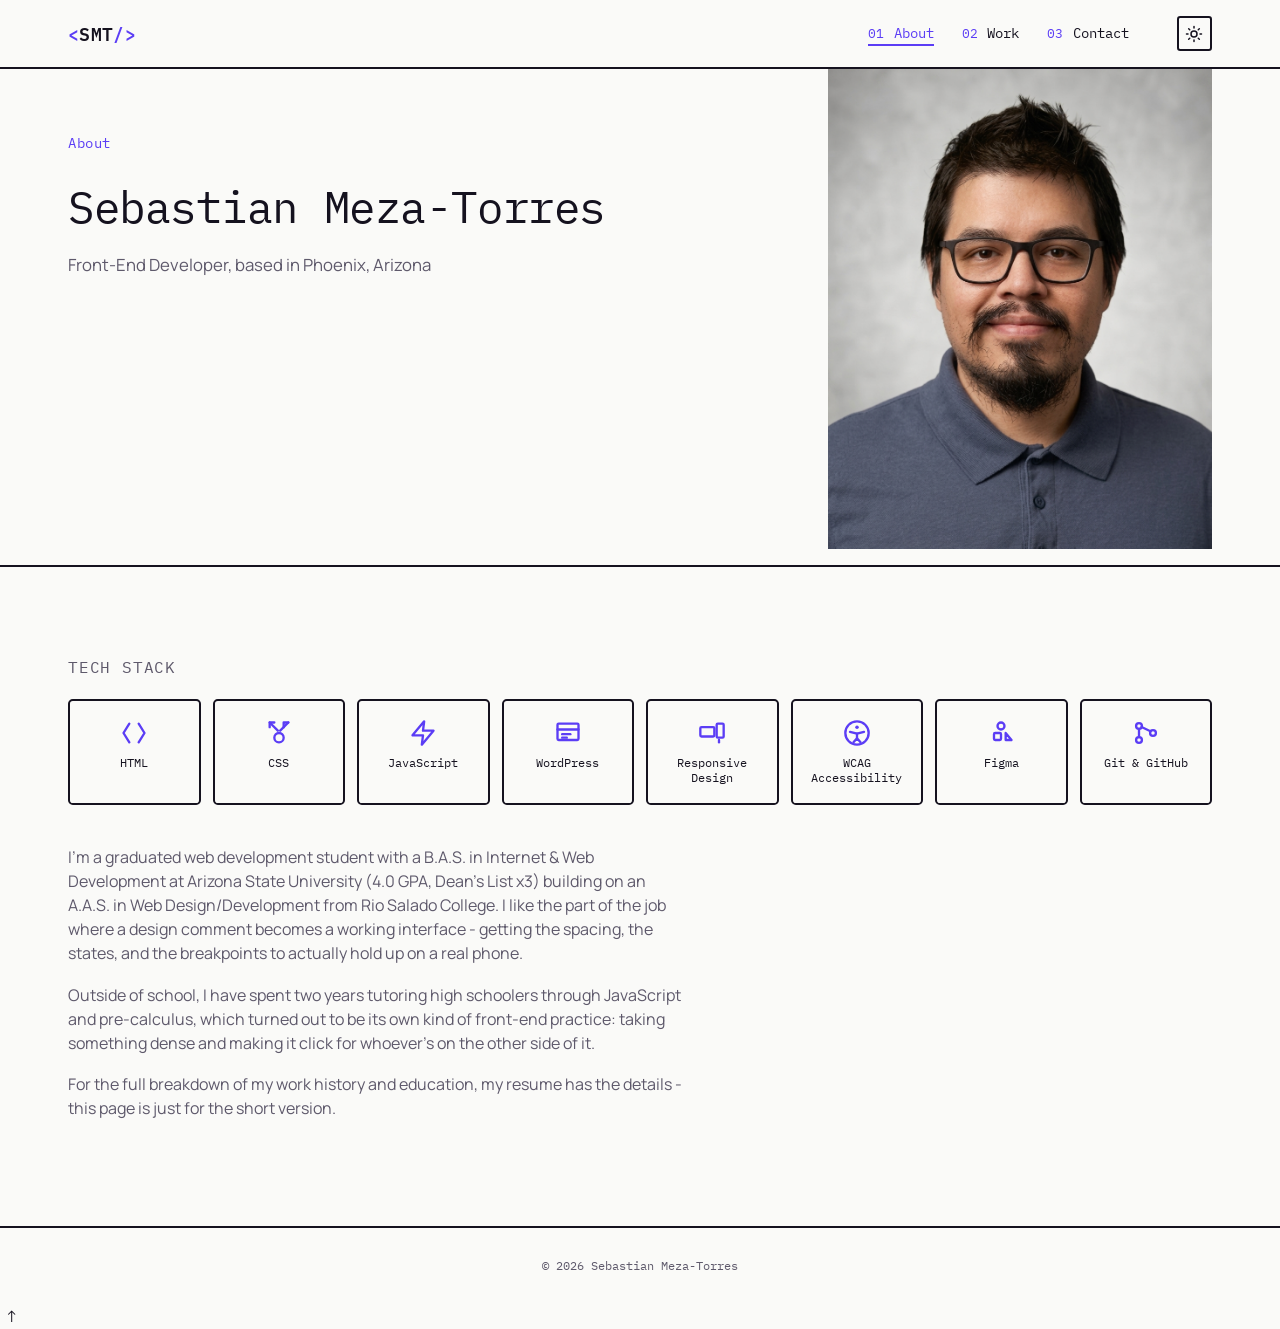
==== commit 2e25c1ee: "Edited Files Fixed layout issues for all three pages, specifically for desktop and tablet." ====
--- a/about.html
+++ b/about.html
@@ -134,6 +134,151 @@
 
       <section class="section">
         <div class="wrap about-body-grid">
+          <div class="about-skills reveal">
+            <h2 class="subsection-heading">Tech Stack</h2>
+            <ul class="skills-list reveal-group" aria-label="Core Skills">
+              <li>
+                <svg
+                  viewBox="0 0 24 24"
+                  fill="none"
+                  stroke="currentColor"
+                  stroke-width="2"
+                  stroke-linecap="round"
+                  stroke-linejoin="round"
+                  aria-hidden="true"
+                >
+                  <polyline points="8 4 3 12 8 20"></polyline>
+                  <polyline points="16 4 21 12 16 20"></polyline>
+                </svg>
+                <span>HTML</span>
+              </li>
+              <li>
+                <svg
+                  viewBox="0 0 24 24"
+                  fill="none"
+                  stroke="currentColor"
+                  stroke-width="2"
+                  stroke-linecap="round"
+                  stroke-linejoin="round"
+                  aria-hidden="true"
+                >
+                  <path d="M8 3H4v4"></path>
+                  <path d="M20 3h-4v4"></path>
+                  <path d="M4 3l7 7"></path>
+                  <path d="M20 3l-7 7"></path>
+                  <circle cx="12" cy="16" r="4"></circle>
+                </svg>
+                <span>CSS</span>
+              </li>
+              <li>
+                <svg
+                  viewBox="0 0 24 24"
+                  fill="none"
+                  stroke="currentColor"
+                  stroke-width="2"
+                  stroke-linecap="round"
+                  stroke-linejoin="round"
+                  aria-hidden="true"
+                >
+                  <polygon
+                    points="13 2 3 14 12 14 11 22 21 10 12 10 13 2"
+                  ></polygon>
+                </svg>
+                <span>JavaScript</span>
+              </li>
+              <li>
+                <svg
+                  viewBox="0 0 24 24"
+                  fill="none"
+                  stroke="currentColor"
+                  stroke-width="2"
+                  stroke-linecap="round"
+                  stroke-linejoin="round"
+                  aria-hidden="true"
+                >
+                  <rect x="3" y="4" width="18" height="14" rx="1"></rect>
+                  <line x1="3" y1="9" x2="21" y2="9"></line>
+                  <line x1="7" y1="13" x2="14" y2="13"></line>
+                  <line x1="7" y1="16" x2="11" y2="16"></line>
+                </svg>
+                <span>WordPress</span>
+              </li>
+              <li>
+                <svg
+                  viewBox="0 0 24 24"
+                  fill="none"
+                  stroke="currentColor"
+                  stroke-width="2"
+                  stroke-linecap="round"
+                  stroke-linejoin="round"
+                  aria-hidden="true"
+                >
+                  <rect x="2" y="7" width="12" height="8" rx="1"></rect>
+                  <rect x="16" y="4" width="6" height="12" rx="1"></rect>
+                  <line x1="18" y1="18" x2="18" y2="20"></line>
+                </svg>
+                <span>Responsive Design</span>
+              </li>
+              <li>
+                <svg
+                  viewBox="0 0 24 24"
+                  fill="none"
+                  stroke="currentColor"
+                  stroke-width="2"
+                  stroke-linecap="round"
+                  stroke-linejoin="round"
+                  aria-hidden="true"
+                >
+                  <circle cx="12" cy="12" r="10"></circle>
+                  <circle
+                    cx="12"
+                    cy="7"
+                    r="1.5"
+                    fill="currentColor"
+                    stroke="none"
+                  ></circle>
+                  <path d="M6 11l6 1.5 6-1.5"></path>
+                  <path d="M12 12.5v4"></path>
+                  <path d="M9 20l3-3.5 3 3.5"></path>
+                </svg>
+                <span>WCAG Accessibility</span>
+              </li>
+              <li>
+                <svg
+                  viewBox="0 0 24 24"
+                  fill="none"
+                  stroke="currentColor"
+                  stroke-width="2"
+                  stroke-linecap="round"
+                  stroke-linejoin="round"
+                  aria-hidden="true"
+                >
+                  <circle cx="12" cy="6" r="3"></circle>
+                  <rect x="6" y="12" width="6" height="6" rx="1"></rect>
+                  <polygon points="16 12 21 18 16 18"></polygon>
+                </svg>
+                <span>Figma</span>
+              </li>
+              <li>
+                <svg
+                  viewBox="0 0 24 24"
+                  fill="none"
+                  stroke="currentColor"
+                  stroke-width="2"
+                  stroke-linecap="round"
+                  stroke-linejoin="round"
+                  aria-hidden="true"
+                >
+                  <circle cx="6" cy="6" r="2.5"></circle>
+                  <circle cx="6" cy="18" r="2.5"></circle>
+                  <circle cx="18" cy="12" r="2.5"></circle>
+                  <path d="M6 8.5v7"></path>
+                  <path d="M8.2 6.9l7.6 3.6"></path>
+                </svg>
+                <span>Git &amp; GitHub</span>
+              </li>
+            </ul>
+          </div>
           <div class="about-body reveal">
             <p>
               I'm a graduated web development student with a B.A.S. in Internet
@@ -154,152 +299,6 @@
               has the details&nbsp;- this page is just for the short version.
             </p>
           </div>
-
-          <div class="about-skills reveal">
-            <h2 class="subsection-heading">Tech Stack</h2>
-            <ul class="skills-list reveal-group" aria-label="Core Skills">
-              <li>
-                <svg
-                  viewBox="0 0 24 24"
-                  fill="none"
-                  stroke="currentColor"
-                  stroke-width="2"
-                  stroke-linecap="round"
-                  stroke-linejoin="round"
-                  aria-hidden="true"
-                >
-                  <polyline points="8 4 3 12 8 20"></polyline>
-                  <polyline points="16 4 21 12 16 20"></polyline>
-                </svg>
-                <span>HTML</span>
-              </li>
-              <li>
-                <svg
-                  viewBox="0 0 24 24"
-                  fill="none"
-                  stroke="currentColor"
-                  stroke-width="2"
-                  stroke-linecap="round"
-                  stroke-linejoin="round"
-                  aria-hidden="true"
-                >
-                  <path d="M8 3H4v4"></path>
-                  <path d="M20 3h-4v4"></path>
-                  <path d="M4 3l7 7"></path>
-                  <path d="M20 3l-7 7"></path>
-                  <circle cx="12" cy="16" r="4"></circle>
-                </svg>
-                <span>CSS</span>
-              </li>
-              <li>
-                <svg
-                  viewBox="0 0 24 24"
-                  fill="none"
-                  stroke="currentColor"
-                  stroke-width="2"
-                  stroke-linecap="round"
-                  stroke-linejoin="round"
-                  aria-hidden="true"
-                >
-                  <polygon
-                    points="13 2 3 14 12 14 11 22 21 10 12 10 13 2"
-                  ></polygon>
-                </svg>
-                <span>JavaScript</span>
-              </li>
-              <li>
-                <svg
-                  viewBox="0 0 24 24"
-                  fill="none"
-                  stroke="currentColor"
-                  stroke-width="2"
-                  stroke-linecap="round"
-                  stroke-linejoin="round"
-                  aria-hidden="true"
-                >
-                  <rect x="3" y="4" width="18" height="14" rx="1"></rect>
-                  <line x1="3" y1="9" x2="21" y2="9"></line>
-                  <line x1="7" y1="13" x2="14" y2="13"></line>
-                  <line x1="7" y1="16" x2="11" y2="16"></line>
-                </svg>
-                <span>WordPress</span>
-              </li>
-              <li>
-                <svg
-                  viewBox="0 0 24 24"
-                  fill="none"
-                  stroke="currentColor"
-                  stroke-width="2"
-                  stroke-linecap="round"
-                  stroke-linejoin="round"
-                  aria-hidden="true"
-                >
-                  <rect x="2" y="7" width="12" height="8" rx="1"></rect>
-                  <rect x="16" y="4" width="6" height="12" rx="1"></rect>
-                  <line x1="18" y1="18" x2="18" y2="20"></line>
-                </svg>
-                <span>Responsive Design</span>
-              </li>
-              <li>
-                <svg
-                  viewBox="0 0 24 24"
-                  fill="none"
-                  stroke="currentColor"
-                  stroke-width="2"
-                  stroke-linecap="round"
-                  stroke-linejoin="round"
-                  aria-hidden="true"
-                >
-                  <circle cx="12" cy="12" r="10"></circle>
-                  <circle
-                    cx="12"
-                    cy="7"
-                    r="1.5"
-                    fill="currentColor"
-                    stroke="none"
-                  ></circle>
-                  <path d="M6 11l6 1.5 6-1.5"></path>
-                  <path d="M12 12.5v4"></path>
-                  <path d="M9 20l3-3.5 3 3.5"></path>
-                </svg>
-                <span>WCAG Accessibility</span>
-              </li>
-              <li>
-                <svg
-                  viewBox="0 0 24 24"
-                  fill="none"
-                  stroke="currentColor"
-                  stroke-width="2"
-                  stroke-linecap="round"
-                  stroke-linejoin="round"
-                  aria-hidden="true"
-                >
-                  <circle cx="12" cy="6" r="3"></circle>
-                  <rect x="6" y="12" width="6" height="6" rx="1"></rect>
-                  <polygon points="16 12 21 18 16 18"></polygon>
-                </svg>
-                <span>Figma</span>
-              </li>
-              <li>
-                <svg
-                  viewBox="0 0 24 24"
-                  fill="none"
-                  stroke="currentColor"
-                  stroke-width="2"
-                  stroke-linecap="round"
-                  stroke-linejoin="round"
-                  aria-hidden="true"
-                >
-                  <circle cx="6" cy="6" r="2.5"></circle>
-                  <circle cx="6" cy="18" r="2.5"></circle>
-                  <circle cx="18" cy="12" r="2.5"></circle>
-                  <path d="M6 8.5v7"></path>
-                  <path d="M8.2 6.9l7.6 3.6"></path>
-                </svg>
-                <span>Git &amp; GitHub</span>
-              </li>
-            </ul>
-          </div>
         </div>
       </section>
     </main>
--- a/css/styles.css
+++ b/css/styles.css
@@ -953,106 +953,6 @@
   color: var(--accent);
 }
 
-/* Command Palette */
-.cmdk-trigger {
-  position: fixed;
-  left: 1.25rem;
-  bottom: 1.25rem;
-  display: flex;
-  align-items: center;
-  gap: 0.45rem;
-  font-family: var(--font-display);
-  font-size: 0.78rem;
-  color: var(--ink-soft);
-  background: var(--bone-raised);
-  border: 2px solid var(--ink);
-  border-radius: 0.25rem;
-  padding: 0.55rem 0.85rem;
-  cursor: pointer;
-  z-index: 55;
-  transition:
-    border-color 0.15s ease,
-    color 0.15s ease;
-}
-
-.cmdk-trigger kbd {
-  font-family: var(--font-display);
-  background: var(--bone);
-  border: 1px solid var(--line);
-  border-radius: 0.2rem;
-  padding: 0 0.4rem;
-}
-
-.cmdk-trigger:hover {
-  border-color: var(--accent);
-  color: var(--accent);
-}
-
-.cmdk-overlay {
-  position: fixed;
-  inset: 0;
-  background: rgba(21, 18, 31, 0.55);
-  display: flex;
-  justify-content: center;
-  align-items: flex-start;
-  padding: 12vh 1.25rem 0;
-  z-index: 100;
-}
-
-.cmdk-overlay[hidden] {
-  display: none;
-}
-
-.cmdk-panel {
-  width: min(100%, 32rem);
-  max-height: 65vh;
-  background: var(--bone);
-  border: 2px solid var(--ink);
-  border-radius: 0.4rem;
-  overflow: hidden;
-  display: flex;
-  flex-direction: column;
-}
-
-.cmdk-input {
-  font-family: var(--font-display);
-  font-size: 1rem;
-  padding: 1rem 1.1rem;
-  border: none;
-  border-bottom: 2px solid var(--line);
-  background: transparent;
-  color: var(--ink);
-  width: 100%;
-}
-
-.cmdk-input:focus {
-  outline: none;
-}
-
-.cmdk-list {
-  overflow-y: auto;
-  padding: 0.5rem;
-}
-
-.cmdk-item {
-  padding: 0.65rem 0.75rem;
-  border-radius: 0.25rem;
-  font-size: 0.92rem;
-  color: var(--ink);
-  cursor: pointer;
-}
-
-.cmdk-item.is-active {
-  background: var(--ink);
-  color: var(--bone);
-}
-
-.cmdk-empty {
-  padding: 0.9rem 0.75rem;
-  color: var(--ink-soft);
-  font-size: 0.9rem;
-}
-
 /* Reveal */
 .reveal {
   opacity: 0;
@@ -1223,10 +1123,18 @@
   }
 
   .contact-page-grid {
-    display: grid;
-    grid-template-columns: 1fr 1fr;
-    gap: 3rem;
-    align-items: start;
+    max-width: 56rem;
+  }
+
+  .contact-form {
+    padding: 2.5rem;
+    gap: 1.5rem;
+  }
+
+  .form-field input,
+  .form-field textarea {
+    padding: 0.9rem 1rem;
+    font-size: 1.05rem;
   }
 
   .contact-intro .contact-links {
@@ -1238,6 +1146,16 @@
 @media screen and (min-width: 1024px) {
   .nav-toggle {
     display: none;
+  }
+
+  .about-body-grid {
+    display: flex;
+    flex-direction: column;
+    gap: 2.5rem;
+  }
+
+  .skills-list {
+    grid-template-columns: repeat(auto-fill, minmax(120px, 1fr));
   }
 
   .primary-nav {
@@ -1299,4 +1217,29 @@
   .theme-toggle {
     margin-left: 0.5rem;
   }
-}
+
+  .contact-form {
+    padding: 3rem;
+  }
+
+  .contact-intro {
+    text-align: center;
+  }
+
+  .contact-intro .contact-lede {
+    margin-inline: auto;
+  }
+
+  .contact-intro .section-heading {
+    justify-content: center;
+  }
+
+  .contact-intro .contact-links {
+    justify-content: center;
+  }
+
+  .contact-page-grid {
+    max-width: 68rem;
+    margin-inline: auto;
+  }
+}
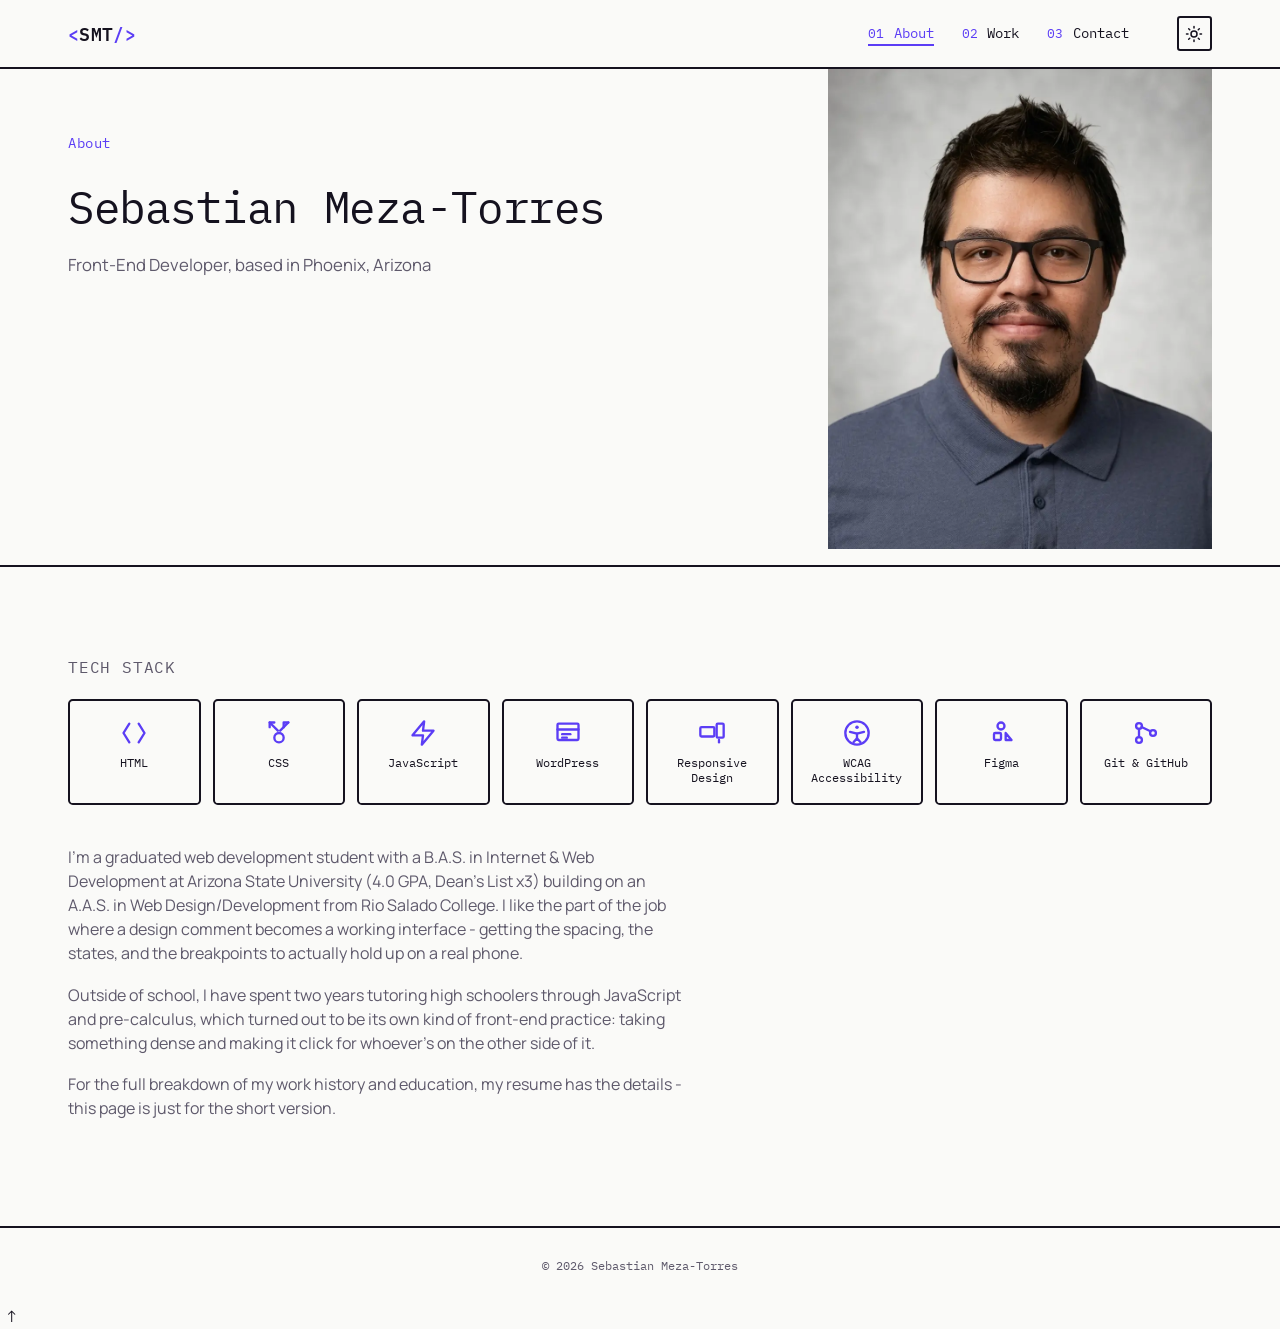
==== commit 9db0cb66: "Optimized Images Compressed the images for my portfolio website to better improve my performance sco" ====
--- a/about.html
+++ b/about.html
@@ -116,7 +116,7 @@
         <div class="wrap about-hero-inner">
           <div class="about-photo reveal">
             <img
-              src="Images/Sebastian-Headshot.jpg"
+              src="Images/Sebastian-Headshot.webp"
               alt="Portrait of Sebastian Meza-Torres"
               width="880"
               height="1186"
